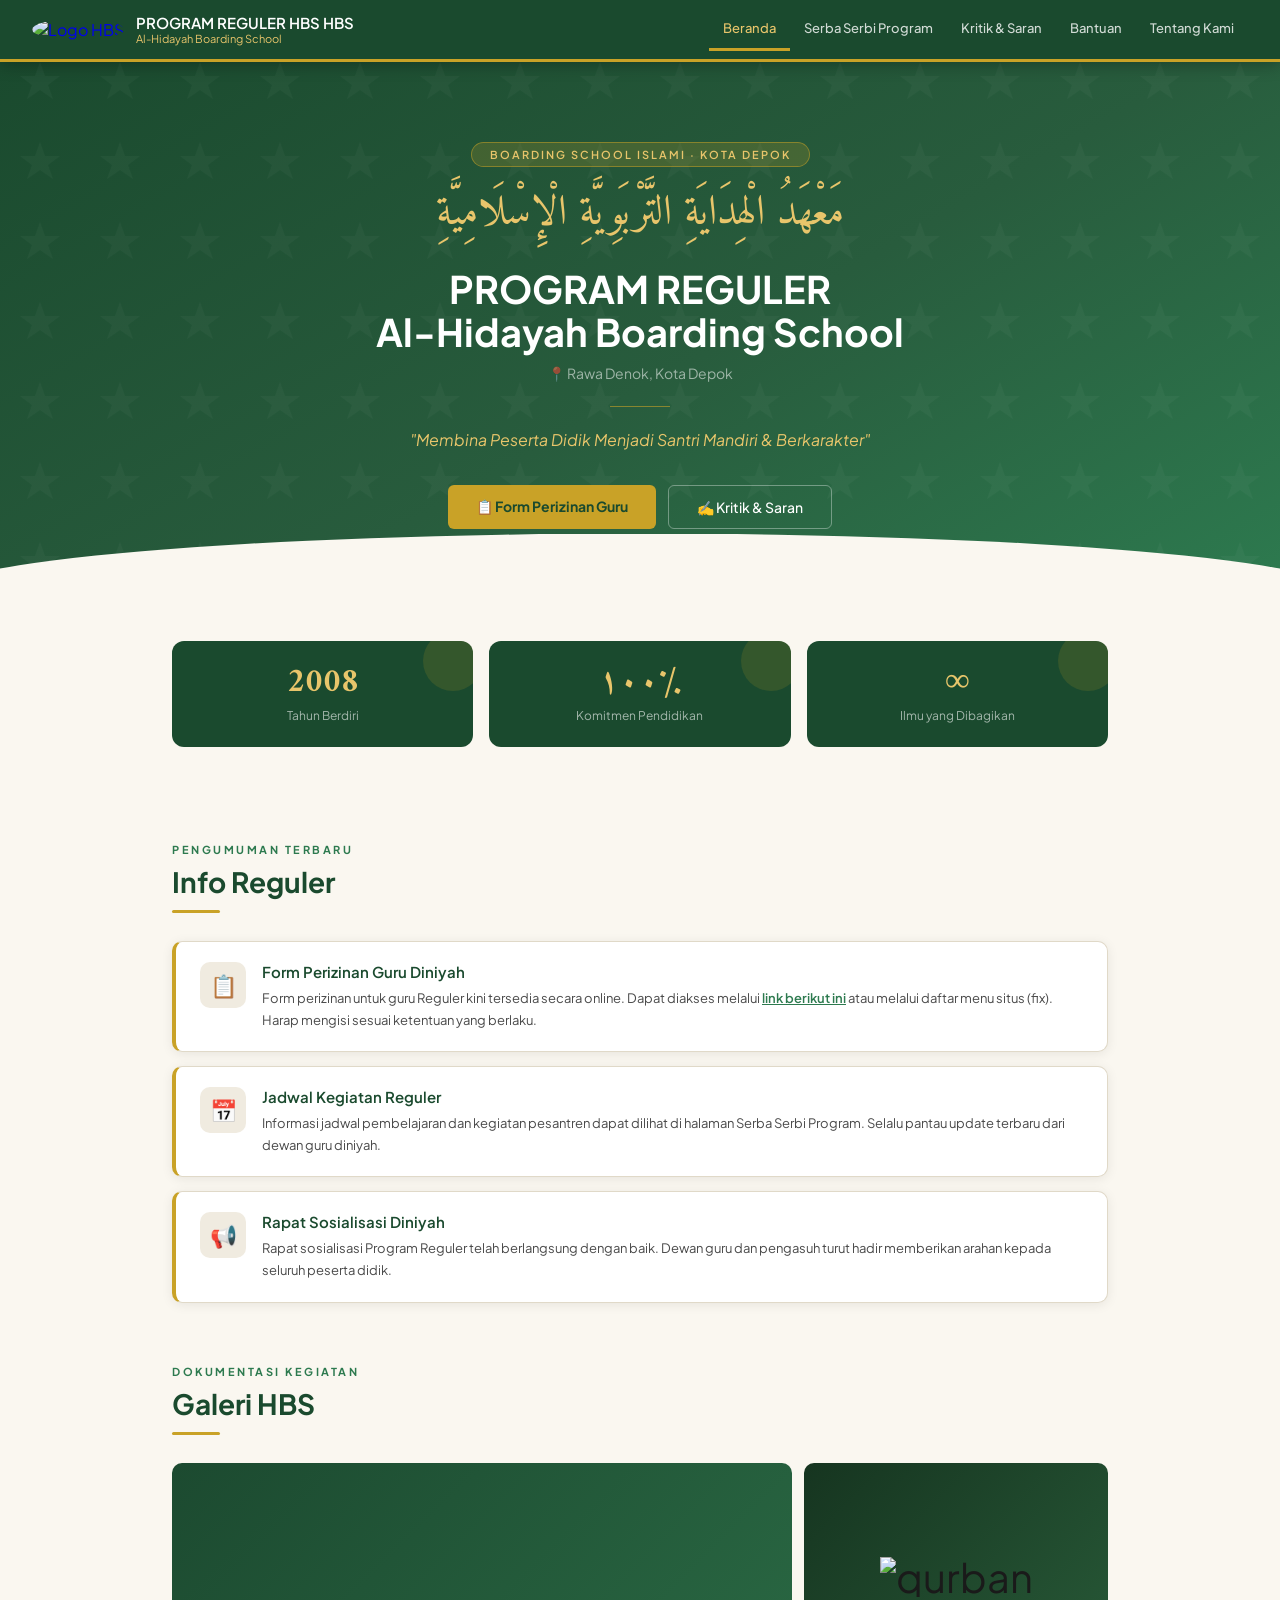
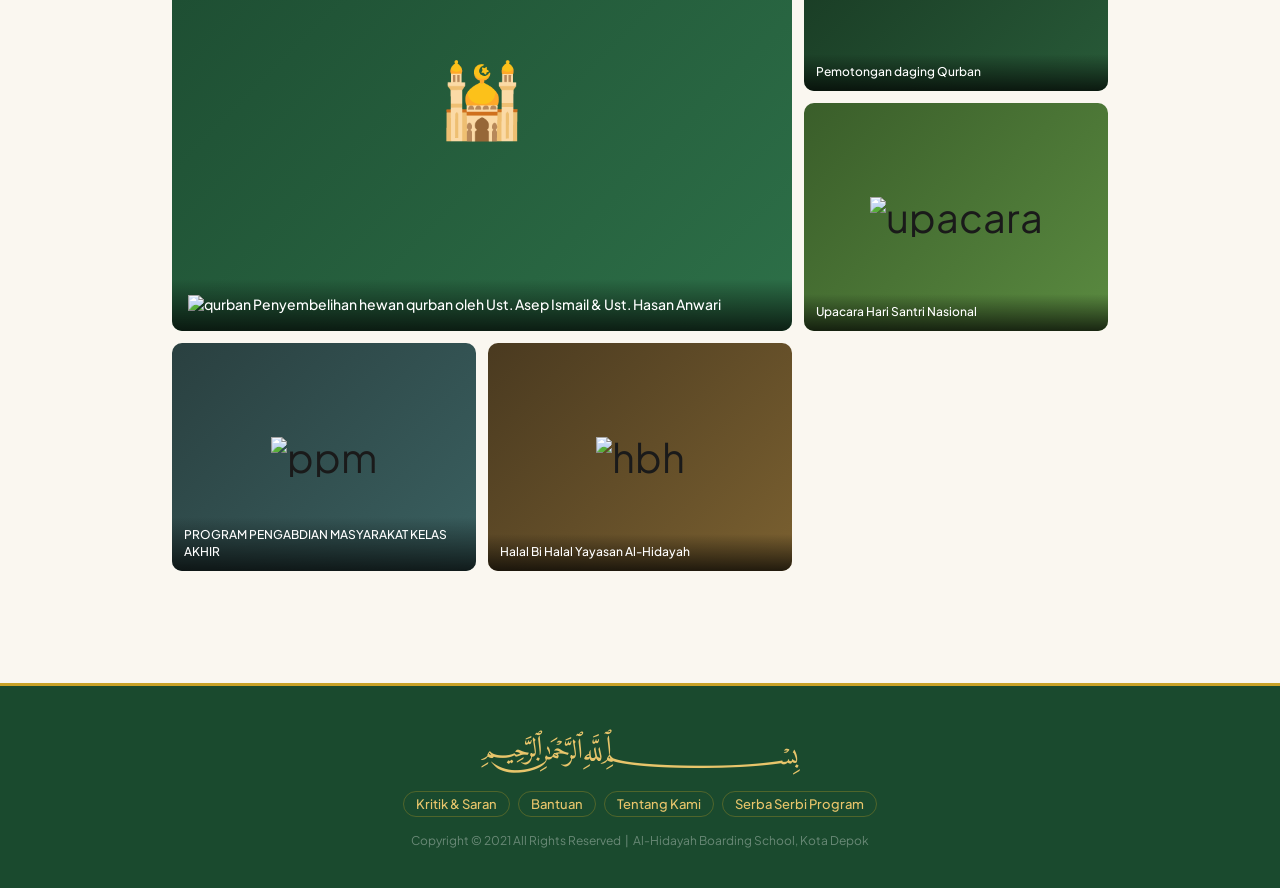
==== index.html @ 823e415c "Add files via upload" ====
<!DOCTYPE html>
<html lang="id">
<head>
  <meta charset="UTF-8" />
  <meta name="viewport" content="width=device-width, initial-scale=1.0" />
  <title> PROGRAM REGULER HBS — Al-Hidayah Boarding School</title>
  <link href="https://fonts.googleapis.com/css2?family=Amiri:ital,wght@0,400;0,700;1,400&family=Plus+Jakarta+Sans:wght@400;500;600;700&display=swap" rel="stylesheet" />
  <link rel="stylesheet" href="style.css" />
  <link rel="icon" type="image/png" href="Logo/Logohbs.jpg">
</head>
<body>

<!-- ===== NAVBAR ===== -->
<nav>
  <a class="nav-brand" href="#">
    <div class="nav-logo">
  <img src="Logo/Logohbs.jpg" alt="Logo HBS">
</div>
    <div>
      <div class="nav-title">PROGRAM REGULER HBS HBS</div>
      <div class="nav-subtitle">Al-Hidayah Boarding School</div>
    </div>
  </a>
  <div class="nav-links">
    <a href="#" class="active">Beranda</a>
    <a href="serba-serbi.html">Serba Serbi Program</a>
    <a href="https://forms.gle/XUpbcNNKYqb6Xr7v5" target="_blank">Kritik &amp; Saran</a>
    <a href="#">Bantuan</a>
    <a href="tentang-kami.html">Tentang Kami</a>
  </div>
  <div class="hamburger" onclick="toggleMobileNav()" id="hamburger">
    <span></span><span></span><span></span>
  </div>
</nav>

<div class="mobile-nav" id="mobileNav">
  <a href="#">Beranda</a>
  <a href="#">Serba Serbi Program</a>
  <a href="https://forms.gle/XUpbcNNKYqb6Xr7v5" target="_blank">Kritik &amp; Saran</a>
  <a href="#">Bantuan</a>
  <a href="tentang-kami.html">Tentang Kami</a>
</div>

<!-- ===== HERO ===== -->
<div class="hero">
  <div class="hero-inner">
    <div class="hero-badge">Boarding School Islami · Kota Depok</div> <br>
    <div class="hero-ar">مَعْهَدُ الْهِدَايَةِ التَّرْبَوِيَّةِ الْإِسْلَامِيَّةِ</div> <br>
    <h1>PROGRAM REGULER <br>Al-Hidayah Boarding School</h1>
    <div class="hero-loc">📍 Rawa Denok, Kota Depok</div>
    <div class="hero-divider"></div>
    <div class="hero-tagline">
      "Membina Peserta Didik Menjadi Santri Mandiri &amp; Berkarakter"
    </div>
    <div class="hero-btns">
      <a class="btn-primary" href= "https://docs.google.com/forms/d/e/1FAIpQLSfRn1T_9KAdXoZuW_9hl3lhC-sr0VWH1fZ1M4C1a5yrJzY03g/viewform">
        📋 Form Perizinan Guru </a>
      <a class="btn-outline" href="https://forms.gle/XUpbcNNKYqb6Xr7v5" target="_blank">
        ✍️ Kritik &amp; Saran
      </a>
    </div>
  </div>
</div>

<!-- ===== STATS ===== -->
<div class="section">
  <div class="stats-grid">
    <div class="stat-card">
      <div class="stat-num">2008</div>
      <div class="stat-label">Tahun Berdiri</div>
    </div>
    <div class="stat-card">
      <div class="stat-num">١٠٠٪</div>
      <div class="stat-label">Komitmen Pendidikan</div>
    </div>
    <div class="stat-card">
      <div class="stat-num">∞</div>
      <div class="stat-label">Ilmu yang Dibagikan</div>
    </div>
  </div>
</div>

<!-- ===== INFO DINIYAH ===== -->
<div class="section" style="padding-top: 0;">
  <div class="section-label">Pengumuman Terbaru</div>
  <div class="section-title">Info Reguler</div>

  <div class="info-card">
    <div class="info-icon">📋</div>
    <div class="info-body">
      <h3>Form Perizinan Guru Diniyah</h3>
      <p>
        Form perizinan untuk guru Reguler kini tersedia secara online. Dapat diakses melalui
        <a href="https://docs.google.com/forms/d/e/1FAIpQLSfRn1T_9KAdXoZuW_9hl3lhC-sr0VWH1fZ1M4C1a5yrJzY03g/viewform?usp=send_form" target="_blank">link berikut ini</a>
        atau melalui daftar menu situs (fix). Harap mengisi sesuai ketentuan yang berlaku.
      </p>
    </div>
  </div>

  <div class="info-card">
    <div class="info-icon">📅</div>
    <div class="info-body">
      <h3>Jadwal Kegiatan Reguler</h3>
      <p>
        Informasi jadwal pembelajaran dan kegiatan pesantren dapat dilihat di halaman Serba Serbi Program.
        Selalu pantau update terbaru dari dewan guru diniyah.
      </p>
    </div>
  </div>

  <div class="info-card">
    <div class="info-icon">📢</div>
    <div class="info-body">
      <h3>Rapat Sosialisasi Diniyah</h3>
      <p>
        Rapat sosialisasi Program Reguler telah berlangsung dengan baik. Dewan guru dan pengasuh turut hadir
        memberikan arahan kepada seluruh peserta didik.
      </p>
    </div>
  </div>
</div>

<!-- ===== GALERI ===== -->
<div class="section" style="padding-top: 0;">
  <div class="section-label">Dokumentasi Kegiatan</div>
  <div class="section-title">Galeri HBS</div>

  <div class="gallery-grid">
    <div class="gallery-item featured">
      <div class="gallery-bg g1">
        <div class="gallery-icon">🕌</div>
      </div>
      <div class="gallery-overlay">
        <img src="gambar/usthasan.JPG" alt="qurban" style="width:100%; height:100%; object-fit:cover;"> 
        Penyembelihan hewan qurban oleh Ust. Asep Ismail &amp; Ust. Hasan Anwari
      </div>
    </div>

    <div class="gallery-item">
      <div class="gallery-bg g2">
        <div class="gallery-icon">
          <img src="gambar/pemotongan.JPG" alt="qurban" style="width:100%; height:100%; object-fit:cover;">
        </div>
      </div>
      <div class="gallery-overlay">Pemotongan daging Qurban</div>
    </div>

    <div class="gallery-item">
      <div class="gallery-bg g3">
        <div class="gallery-icon">
          <img src="gambar/upacara.JPG" alt="upacara" style="width:100%; height:100%; object-fit:cover;" >
        </div>
      </div>
      <div class="gallery-overlay">Upacara Hari Santri Nasional</div>
    </div>

    <div class="gallery-item">
      <div class="gallery-bg g4">
        <div class="gallery-icon">
          <img src="gambar/PPM.jpeg" alt="ppm" style="width:100%; height:100%; object-fit:cover;">
        </div>
      </div>
      <div class="gallery-overlay">PROGRAM PENGABDIAN MASYARAKAT KELAS AKHIR</div>
    </div>

    <div class="gallery-item">
      <div class="gallery-bg g5">
        <div class="gallery-icon">
          <img src="gambar/HBH.JPG" alt="hbh" style="width:100%; height:100%; object-fit:cover;">
        </div>
      </div>
      <div class="gallery-overlay">Halal Bi Halal Yayasan Al-Hidayah</div>
    </div>
  </div>
</div>

<!-- ===== FOOTER ===== -->
<footer>
  <div class="footer-ar">﷽</div>
  <div class="footer-links">
    <a href="https://forms.gle/xA7U3Purb3aePyvS9" target="_blank">Kritik &amp; Saran</a>
    <a href="#">Bantuan</a>
    <a href="#">Tentang Kami</a>
    <a href="#">Serba Serbi Program</a>
  </div>
  <div class="footer-copy">
    Copyright &copy; 2021 All Rights Reserved &nbsp;|&nbsp; Al-Hidayah Boarding School, Kota Depok
  </div>
</footer>

<script>
  function toggleMobileNav() {
    const nav = document.getElementById('mobileNav');
    nav.classList.toggle('open');
  }
</script>

</body>
</html>
---- style.css ----
* { margin: 0; padding: 0; box-sizing: border-box; }

:root {
  --green-dark: #1a4a2e;
  --green-mid: #2d7a4f;
  --green-light: #4caf78;
  --gold: #c9a227;
  --gold-light: #e8c56b;
  --cream: #faf7f0;
  --cream-dark: #f0ebe0;
  --text-dark: #1a1a1a;
  --text-mid: #4a4a4a;
  --text-light: #888;
  --shadow: 0 2px 12px rgba(0,0,0,0.08);
}

body {
  font-family: 'Plus Jakarta Sans', sans-serif;
  background: var(--cream);
  color: var(--text-dark);
}

/* ===== NAVBAR ===== */
nav {
  background: var(--green-dark);
  padding: 0 2rem;
  display: flex;
  align-items: center;
  justify-content: space-between;
  position: sticky;
  top: 0;
  z-index: 100;
  border-bottom: 3px solid var(--gold);
  box-shadow: 0 2px 16px rgba(0,0,0,0.3);
}

.nav-brand {
  display: flex;
  align-items: center;
  gap: 12px;
  padding: 14px 0;
  text-decoration: none;
}

.nav-logo img {
  width: 40px;
  height: 40px;
  object-fit: contain;
  border-radius: 50%;
}

.nav-title { color: white; font-size: 15px; font-weight: 600; line-height: 1.2; }
.nav-subtitle { color: var(--gold-light); font-size: 11px; font-weight: 400; }

.nav-links { display: flex; gap: 0; }
.nav-links a {
  color: rgba(255,255,255,0.8);
  text-decoration: none;
  font-size: 13px;
  font-weight: 500;
  padding: 12px 14px;
  display: inline-block;
  transition: all 0.2s;
  border-bottom: 3px solid transparent;
}
.nav-links a:hover,
.nav-links a.active {
  color: var(--gold-light);
  border-bottom-color: var(--gold);
}

/* Hamburger (mobile) */
.hamburger {
  display: none;
  flex-direction: column;
  gap: 5px;
  cursor: pointer;
  padding: 8px;
}
.hamburger span {
  display: block;
  width: 24px;
  height: 2px;
  background: white;
  border-radius: 2px;
  transition: 0.3s;
}

/* Mobile nav */
.mobile-nav {
  display: none;
  background: var(--green-dark);
  padding: 0.5rem 1.5rem 1rem;
  border-bottom: 2px solid var(--gold);
}
.mobile-nav a {
  display: block;
  color: rgba(255,255,255,0.8);
  text-decoration: none;
  font-size: 14px;
  padding: 10px 0;
  border-bottom: 1px solid rgba(255,255,255,0.1);
}
.mobile-nav a:last-child { border-bottom: none; }
.mobile-nav.open { display: block; }

/* ===== HERO ===== */
.hero {
  background: linear-gradient(150deg, var(--green-dark) 0%, #285c3d 55%, var(--green-mid) 100%);
  min-height: 480px;
  display: flex;
  align-items: center;
  justify-content: center;
  text-align: center;
  padding: 5rem 2rem 4rem;
  position: relative;
  overflow: hidden;
}

.hero::before {
  content: '';
  position: absolute;
  inset: 0;
  background-image: url("data:image/svg+xml,%3Csvg width='80' height='80' viewBox='0 0 80 80' xmlns='http://www.w3.org/2000/svg'%3E%3Cg fill='%23ffffff' fill-opacity='0.03'%3E%3Cpath d='M40 0l5 14h15l-12 9 5 14-13-9-13 9 5-14-12-9h15z'/%3E%3C/g%3E%3C/svg%3E");
}

.hero::after {
  content: '';
  position: absolute;
  bottom: -1px;
  left: 0;
  right: 0;
  height: 60px;
  background: var(--cream);
  clip-path: ellipse(55% 100% at 50% 100%);
}

.hero-inner { position: relative; z-index: 1; max-width: 640px; }

.hero-badge {
  display: inline-block;
  background: rgba(201,162,39,0.2);
  border: 1px solid rgba(201,162,39,0.5);
  color: var(--gold-light);
  font-size: 11px;
  padding: 5px 18px;
  border-radius: 20px;
  letter-spacing: 2px;
  text-transform: uppercase;
  font-weight: 600;
  margin-bottom: 20px;
}

.hero-ar {
  font-family: 'Amiri', serif;
  font-size: 42px;
  color: var(--gold-light);
  margin-bottom: 4px;
  line-height: 1.3;
}

.hero h1 {
  font-size: 38px;
  font-weight: 700;
  color: white;
  line-height: 1.15;
  margin-bottom: 10px;
}

.hero-loc {
  color: rgba(255,255,255,0.55);
  font-size: 14px;
  margin-bottom: 24px;
}

.hero-divider {
  width: 60px;
  height: 1px;
  background: var(--gold);
  margin: 0 auto 20px;
  opacity: 0.6;
}

.hero-tagline {
  font-style: italic;
  font-size: 16px;
  color: var(--gold-light);
  max-width: 460px;
  margin: 0 auto 32px;
  line-height: 1.6;
}

.hero-btns {
  display: flex;
  gap: 12px;
  justify-content: center;
  flex-wrap: wrap;
}

.btn-primary {
  background: var(--gold);
  color: var(--green-dark);
  padding: 12px 28px;
  border-radius: 6px;
  font-size: 14px;
  font-weight: 700;
  text-decoration: none;
  border: none;
  cursor: pointer;
  transition: background 0.2s, transform 0.15s;
  font-family: 'Plus Jakarta Sans', sans-serif;
}
.btn-primary:hover { background: var(--gold-light); transform: translateY(-1px); }

.btn-outline {
  background: transparent;
  color: white;
  padding: 12px 28px;
  border-radius: 6px;
  font-size: 14px;
  font-weight: 500;
  text-decoration: none;
  border: 1px solid rgba(255,255,255,0.35);
  cursor: pointer;
  transition: all 0.2s;
  font-family: 'Plus Jakarta Sans', sans-serif;
}
.btn-outline:hover { background: rgba(255,255,255,0.1); transform: translateY(-1px); }

/* ===== SECTION ===== */
.section {
  padding: 3rem 2rem;
  max-width: 1000px;
  margin: 0 auto;
}

.section-label {
  font-size: 11px;
  letter-spacing: 2.5px;
  text-transform: uppercase;
  color: var(--green-mid);
  font-weight: 700;
  margin-bottom: 8px;
}

.section-title {
  font-size: 28px;
  font-weight: 700;
  color: var(--green-dark);
  margin-bottom: 28px;
  position: relative;
  padding-bottom: 14px;
}
.section-title::after {
  content: '';
  position: absolute;
  bottom: 0;
  left: 0;
  width: 48px;
  height: 3px;
  background: var(--gold);
  border-radius: 2px;
}

/* ===== STATS ===== */
.stats-grid {
  display: grid;
  grid-template-columns: repeat(3, 1fr);
  gap: 16px;
  margin-bottom: 3rem;
}

.stat-card {
  background: var(--green-dark);
  border-radius: 12px;
  padding: 1.5rem 1rem;
  text-align: center;
  position: relative;
  overflow: hidden;
}
.stat-card::before {
  content: '';
  position: absolute;
  top: -10px;
  right: -10px;
  width: 60px;
  height: 60px;
  background: rgba(201,162,39,0.15);
  border-radius: 50%;
}
.stat-num {
  font-size: 34px;
  font-weight: 700;
  color: var(--gold-light);
  font-family: 'Amiri', serif;
  line-height: 1.1;
}
.stat-label {
  font-size: 12px;
  color: rgba(255,255,255,0.6);
  margin-top: 6px;
}

/* ===== INFO CARDS ===== */
.info-card {
  background: white;
  border: 1px solid #e0d9c8;
  border-left: 4px solid var(--gold);
  border-radius: 10px;
  padding: 1.25rem 1.5rem;
  display: flex;
  gap: 16px;
  align-items: flex-start;
  margin-bottom: 14px;
  box-shadow: var(--shadow);
  transition: box-shadow 0.2s, transform 0.2s;
}
.info-card:hover { box-shadow: 0 4px 20px rgba(0,0,0,0.1); transform: translateY(-1px); }

.info-icon {
  width: 46px;
  height: 46px;
  background: var(--cream-dark);
  border-radius: 10px;
  display: flex;
  align-items: center;
  justify-content: center;
  font-size: 22px;
  flex-shrink: 0;
}

.info-body h3 {
  font-size: 15px;
  font-weight: 600;
  color: var(--green-dark);
  margin-bottom: 6px;
}
.info-body p {
  font-size: 13px;
  color: var(--text-mid);
  line-height: 1.7;
}
.info-body a { color: var(--green-mid); font-weight: 600; }

/* ===== GALLERY ===== */
.gallery-grid {
  display: grid;
  grid-template-columns: repeat(3, 1fr);
  grid-template-rows: auto auto;
  gap: 12px;
}

.gallery-item {
  border-radius: 10px;
  overflow: hidden;
  position: relative;
  cursor: pointer;
  aspect-ratio: 4/3;
}
.gallery-item.featured {
  grid-column: span 2;
  grid-row: span 2;
  aspect-ratio: auto;
}

.gallery-bg {
  width: 100%;
  height: 100%;
  min-height: 160px;
  display: flex;
  flex-direction: column;
  align-items: center;
  justify-content: center;
  gap: 8px;
  transition: transform 0.4s ease;
}
.gallery-item:hover .gallery-bg { transform: scale(1.06); }

.gallery-icon { font-size: 40px; line-height: 1; }
.gallery-item.featured .gallery-icon { font-size: 72px; }

.gallery-overlay {
  position: absolute;
  bottom: 0;
  left: 0;
  right: 0;
  background: linear-gradient(transparent, rgba(0,0,0,0.72));
  padding: 10px 12px;
  font-size: 12px;
  color: white;
  font-weight: 500;
  line-height: 1.4;
}
.gallery-item.featured .gallery-overlay { font-size: 14px; padding: 16px; }

.g1 { background: linear-gradient(135deg, #1c4a30, #2d7048); }
.g2 { background: linear-gradient(135deg, #163520, #285a38); }
.g3 { background: linear-gradient(135deg, #3a5e2a, #5a8a40); }
.g4 { background: linear-gradient(135deg, #2a4040, #3a6060); }
.g5 { background: linear-gradient(135deg, #4a3a20, #7a6030); }

/* ===== FOOTER ===== */
footer {
  background: var(--green-dark);
  color: rgba(255,255,255,0.65);
  padding: 2.5rem 2rem;
  text-align: center;
  border-top: 3px solid var(--gold);
  margin-top: 4rem;
}

.footer-ar {
  font-family: 'Amiri', serif;
  font-size: 28px;
  color: var(--gold-light);
  margin-bottom: 16px;
  letter-spacing: 2px;
}

.footer-links {
  display: flex;
  gap: 8px;
  justify-content: center;
  flex-wrap: wrap;
  margin-bottom: 16px;
}
.footer-links a {
  color: var(--gold-light);
  text-decoration: none;
  font-size: 13px;
  font-weight: 500;
  padding: 4px 12px;
  border: 1px solid rgba(201,162,39,0.3);
  border-radius: 20px;
  transition: background 0.2s;
}
.footer-links a:hover { background: rgba(201,162,39,0.15); }

.footer-copy {
  font-size: 12px;
  color: rgba(255,255,255,0.35);
  margin-top: 8px;
}

/* ===== RESPONSIVE ===== */
@media (max-width: 700px) {
  .nav-links { display: none; }
  .hamburger { display: flex; }
  .hero h1 { font-size: 26px; }
  .hero-ar { font-size: 30px; }
  .stats-grid { grid-template-columns: repeat(3, 1fr); }
  .gallery-grid { grid-template-columns: repeat(2, 1fr); }
  .gallery-item.featured { grid-column: span 2; grid-row: span 1; }
}

@media (max-width: 480px) {
  .stats-grid { grid-template-columns: repeat(1, 1fr); }
  .gallery-grid { grid-template-columns: 1fr; }
  .gallery-item.featured { grid-column: span 1; }
  .hero-btns { flex-direction: column; align-items: center; }
  nav { padding: 0 1rem; }
  .section { padding: 2rem 1rem; }
}
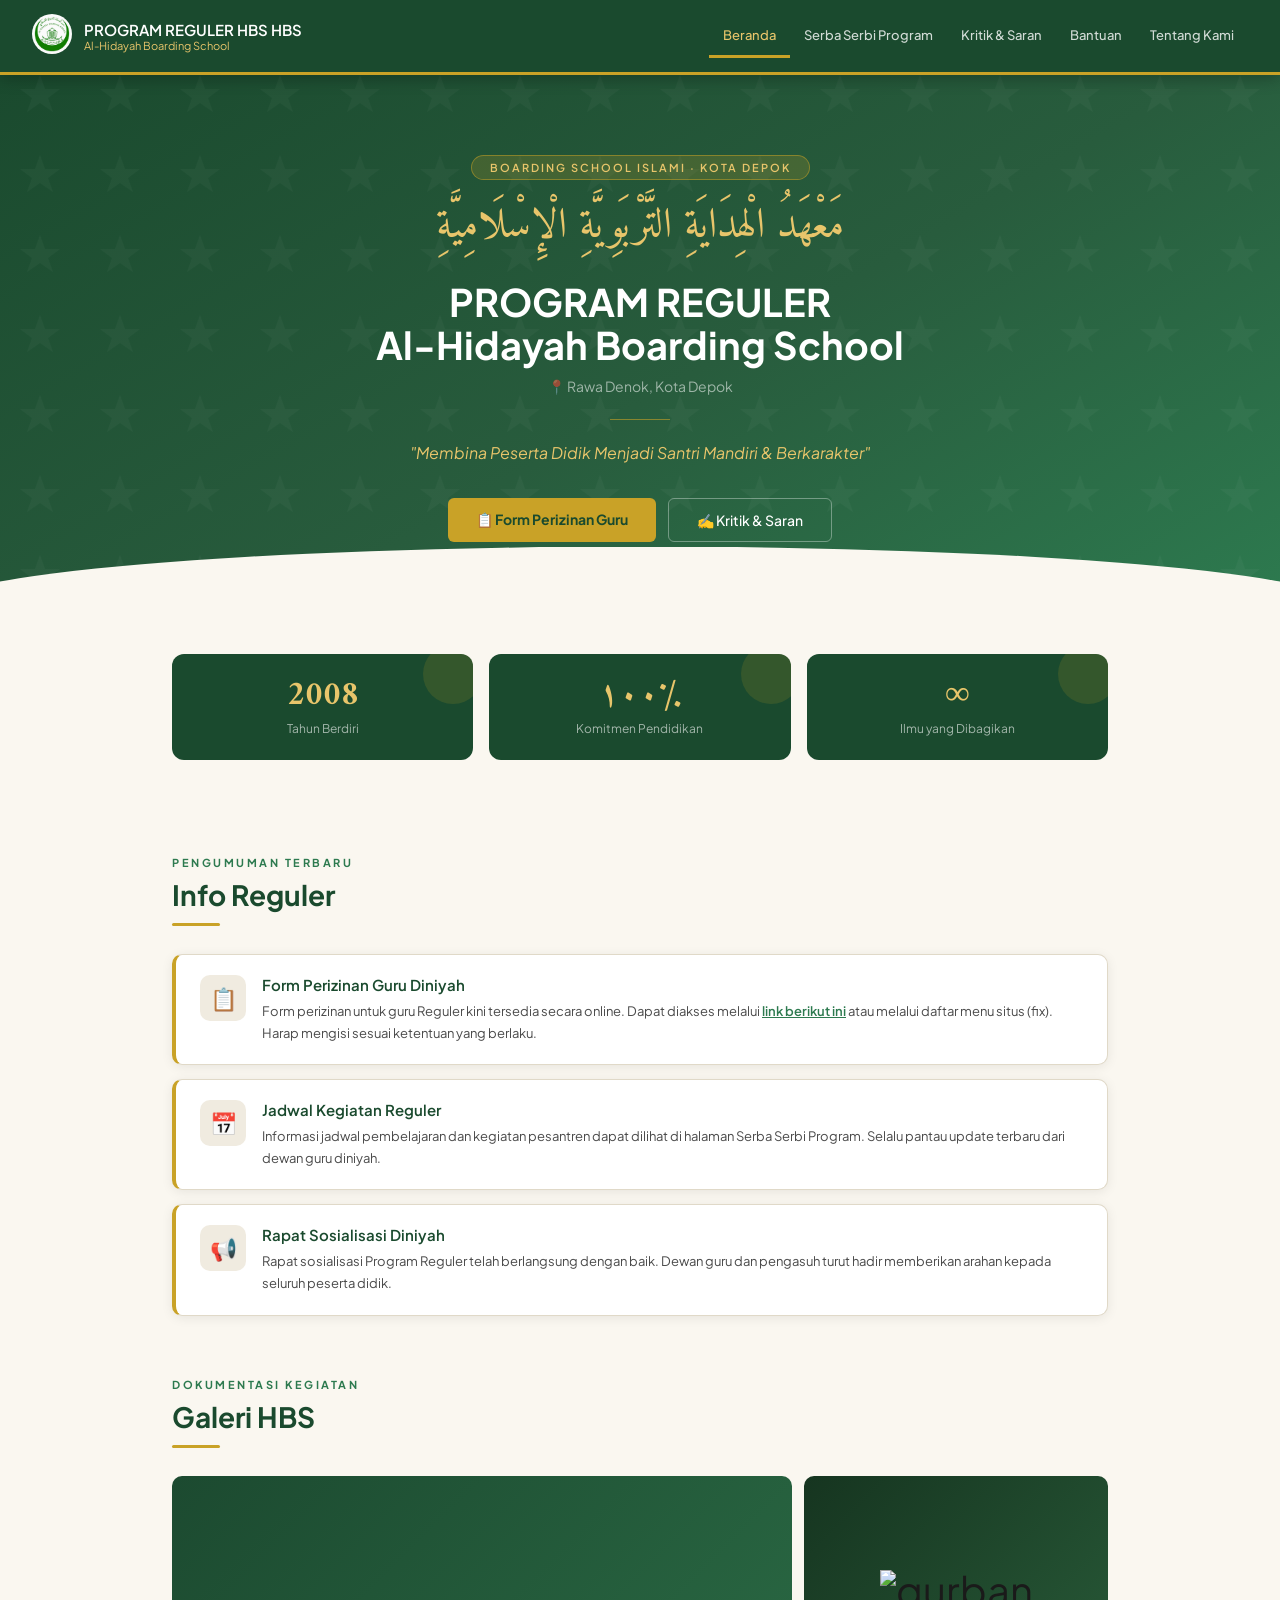
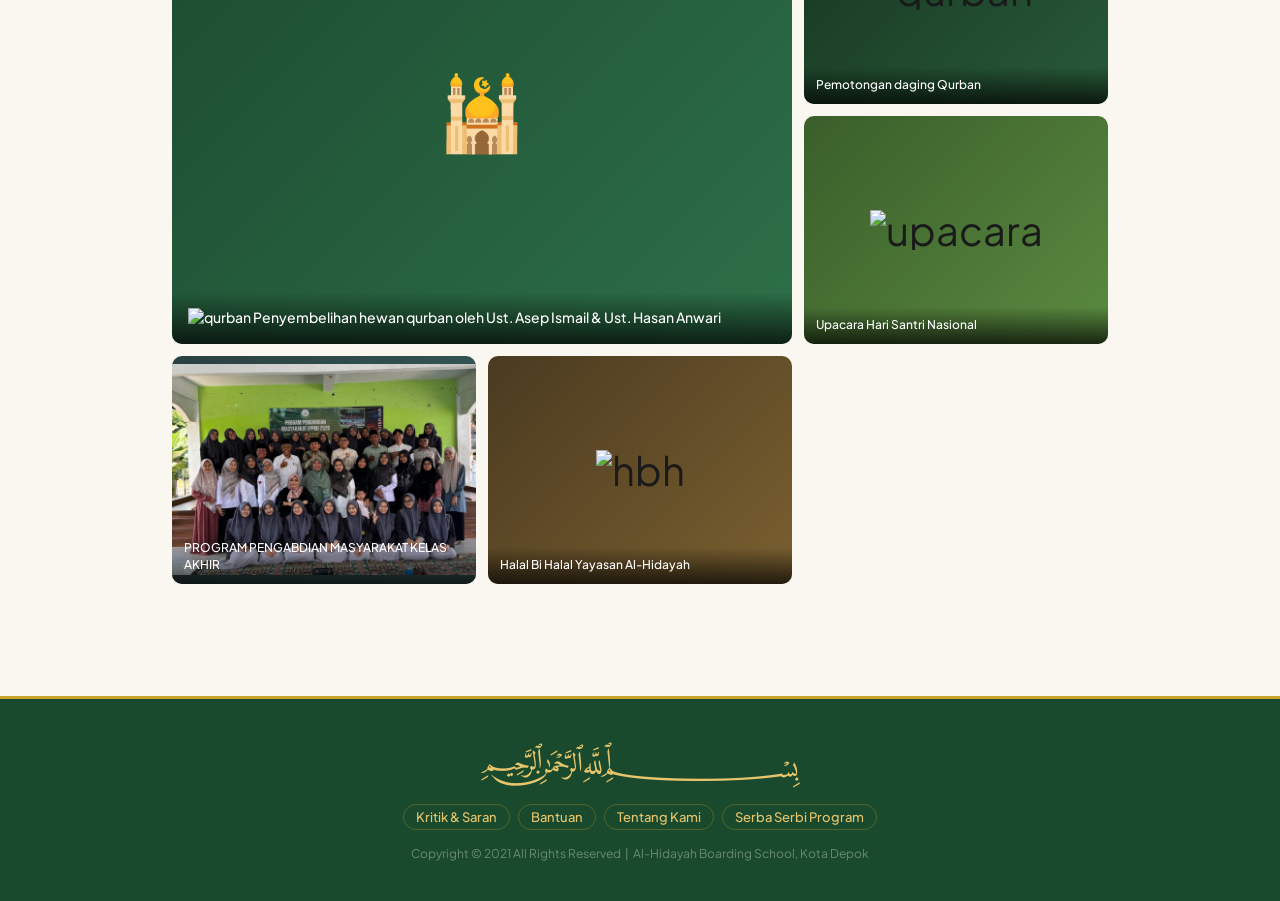
==== commit 4e12c500: "Update index.html" ====
--- a/index.html
+++ b/index.html
@@ -6,7 +6,7 @@
   <title> PROGRAM REGULER HBS — Al-Hidayah Boarding School</title>
   <link href="https://fonts.googleapis.com/css2?family=Amiri:ital,wght@0,400;0,700;1,400&family=Plus+Jakarta+Sans:wght@400;500;600;700&display=swap" rel="stylesheet" />
   <link rel="stylesheet" href="style.css" />
-  <link rel="icon" type="image/png" href="Logo/Logohbs.jpg">
+  <link rel="icon" type="logo/logohbs.jpg" href="Logo/Logohbs.jpg">
 </head>
 <body>
 
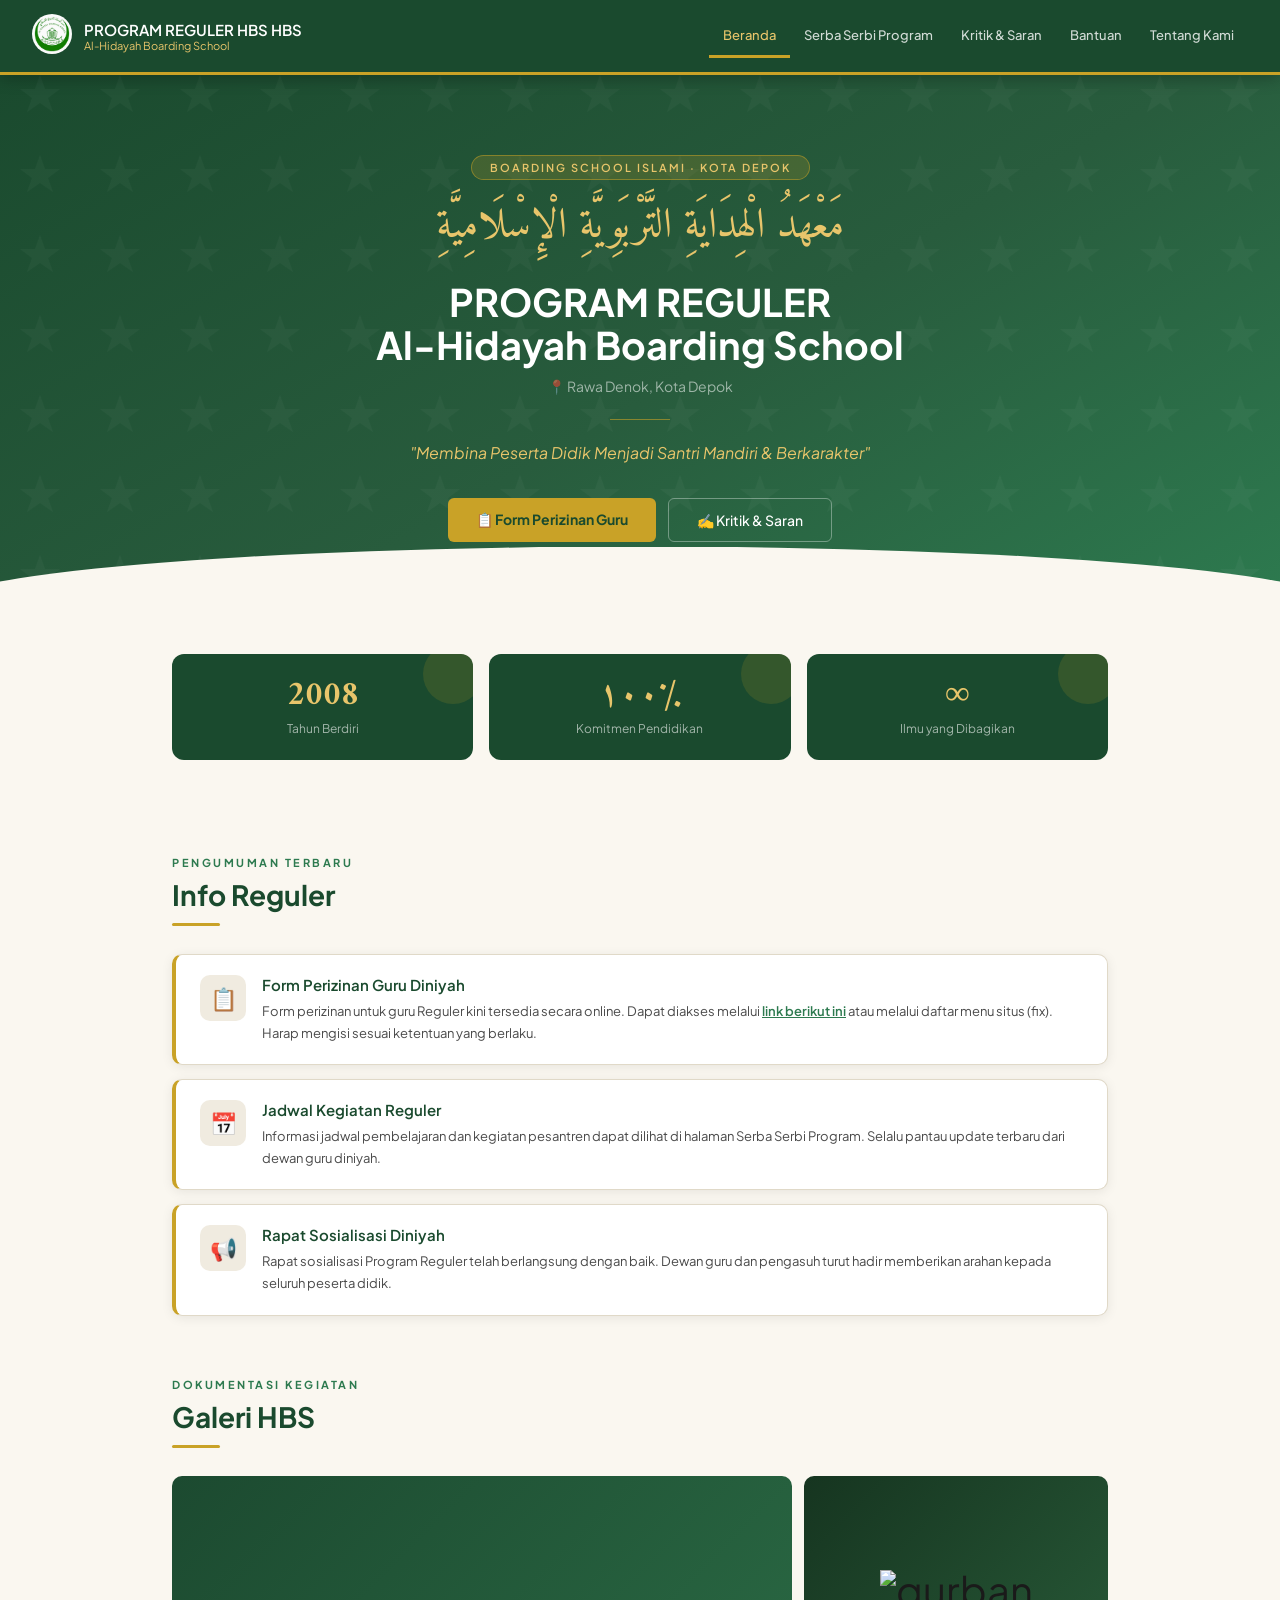
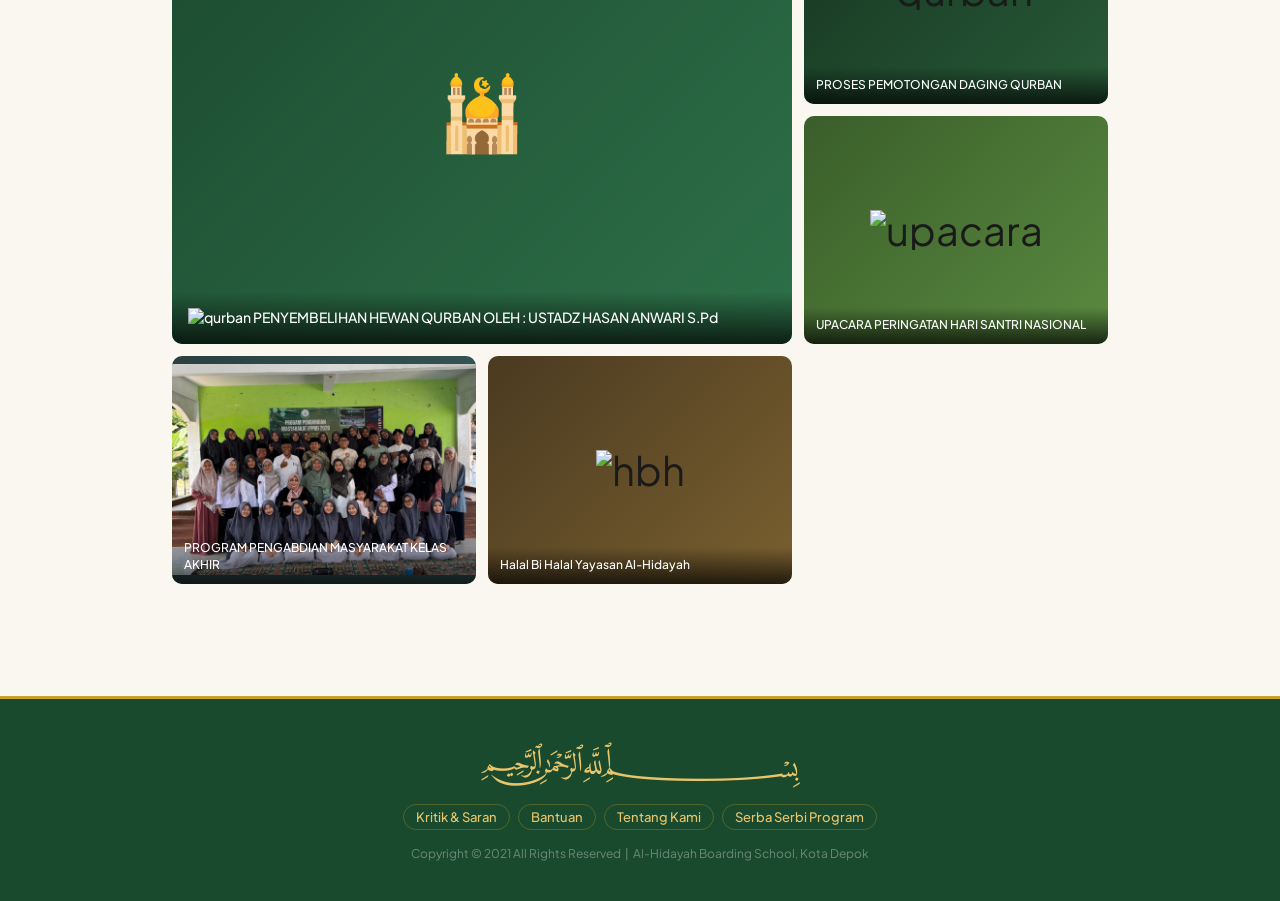
==== commit b769bdb7: "Update index.html" ====
--- a/index.html
+++ b/index.html
@@ -6,7 +6,7 @@
   <title> PROGRAM REGULER HBS — Al-Hidayah Boarding School</title>
   <link href="https://fonts.googleapis.com/css2?family=Amiri:ital,wght@0,400;0,700;1,400&family=Plus+Jakarta+Sans:wght@400;500;600;700&display=swap" rel="stylesheet" />
   <link rel="stylesheet" href="style.css" />
-  <link rel="icon" type="logo/logohbs.jpg" href="Logo/Logohbs.jpg">
+<link rel="icon" type="image/jpeg" href="logo/logohbs.jpg">
 </head>
 <body>
 
@@ -132,7 +132,7 @@
       </div>
       <div class="gallery-overlay">
         <img src="gambar/usthasan.JPG" alt="qurban" style="width:100%; height:100%; object-fit:cover;"> 
-        Penyembelihan hewan qurban oleh Ust. Asep Ismail &amp; Ust. Hasan Anwari
+        PENYEMBELIHAN HEWAN QURBAN OLEH : USTADZ HASAN ANWARI S.Pd
       </div>
     </div>
 
@@ -142,7 +142,7 @@
           <img src="gambar/pemotongan.JPG" alt="qurban" style="width:100%; height:100%; object-fit:cover;">
         </div>
       </div>
-      <div class="gallery-overlay">Pemotongan daging Qurban</div>
+      <div class="gallery-overlay">PROSES PEMOTONGAN DAGING QURBAN </div>
     </div>
 
     <div class="gallery-item">
@@ -151,7 +151,7 @@
           <img src="gambar/upacara.JPG" alt="upacara" style="width:100%; height:100%; object-fit:cover;" >
         </div>
       </div>
-      <div class="gallery-overlay">Upacara Hari Santri Nasional</div>
+      <div class="gallery-overlay">UPACARA PERINGATAN HARI SANTRI NASIONAL</div>
     </div>
 
     <div class="gallery-item">
